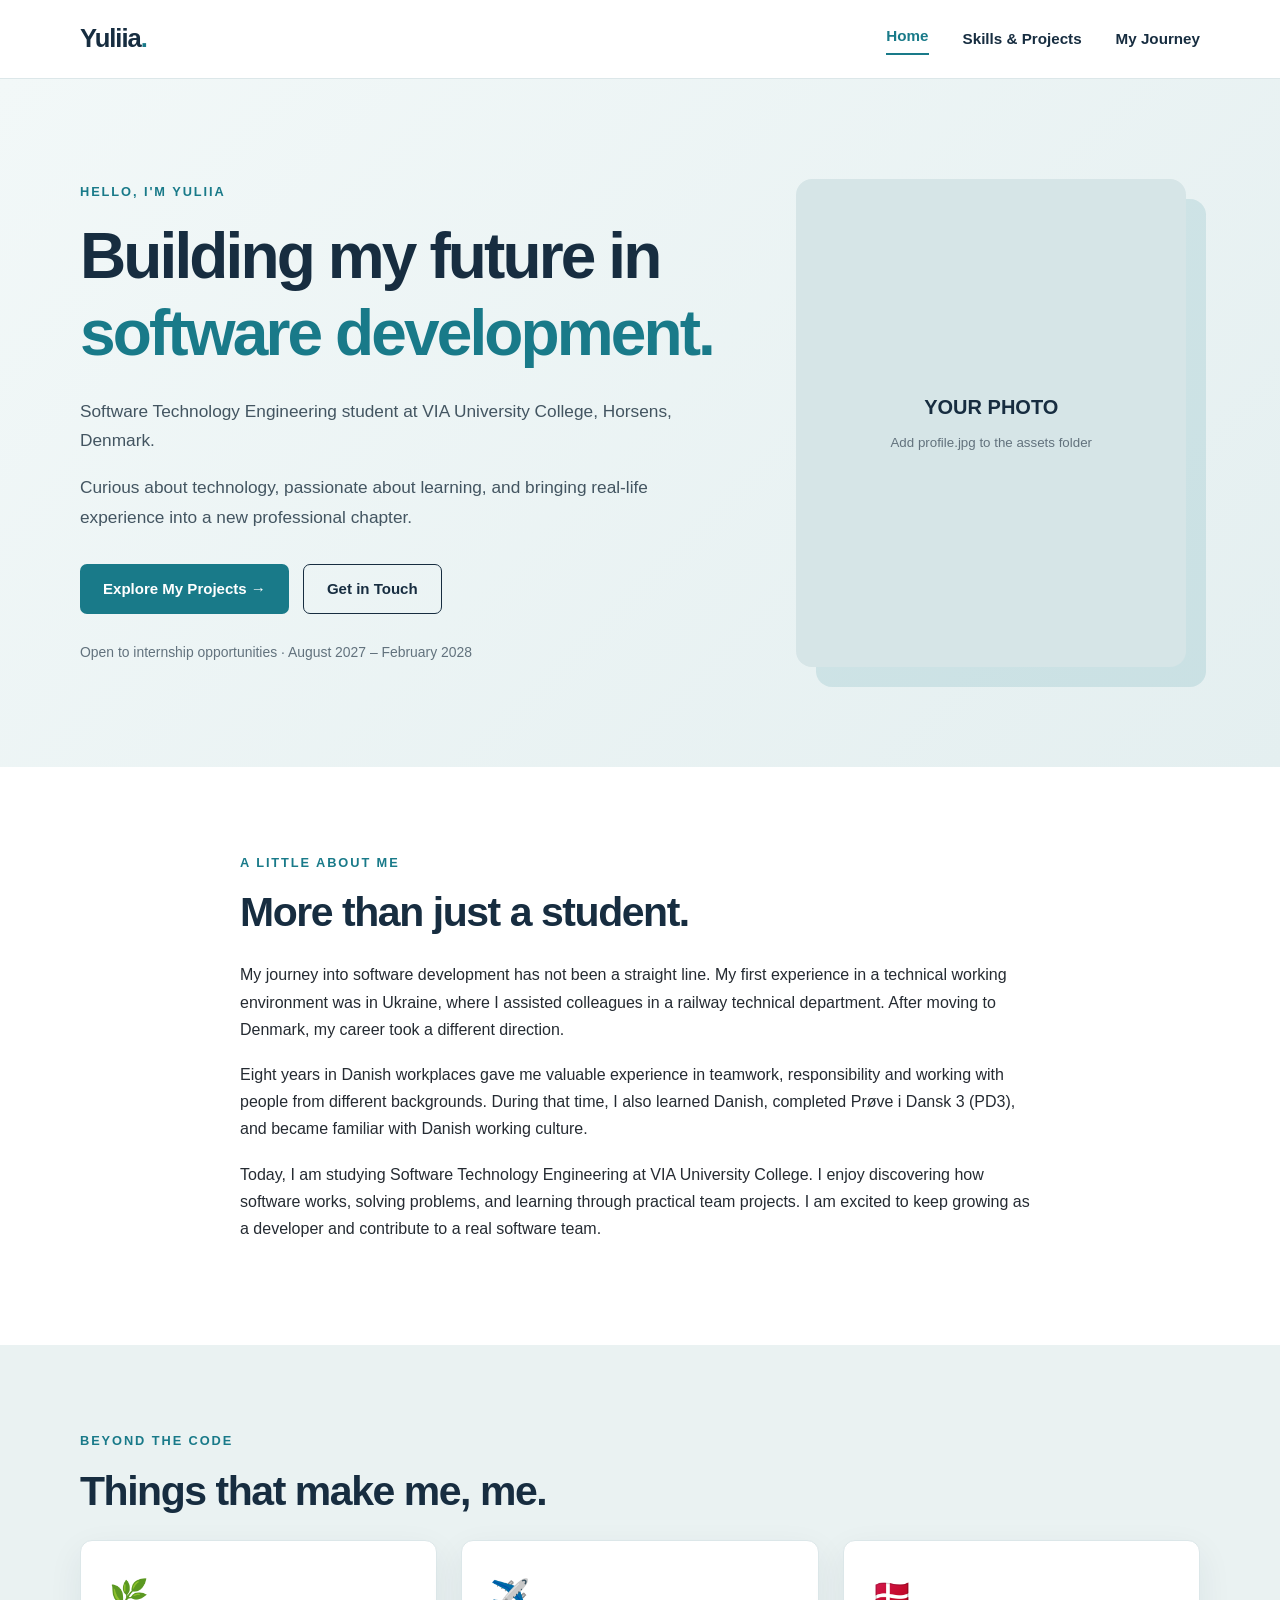
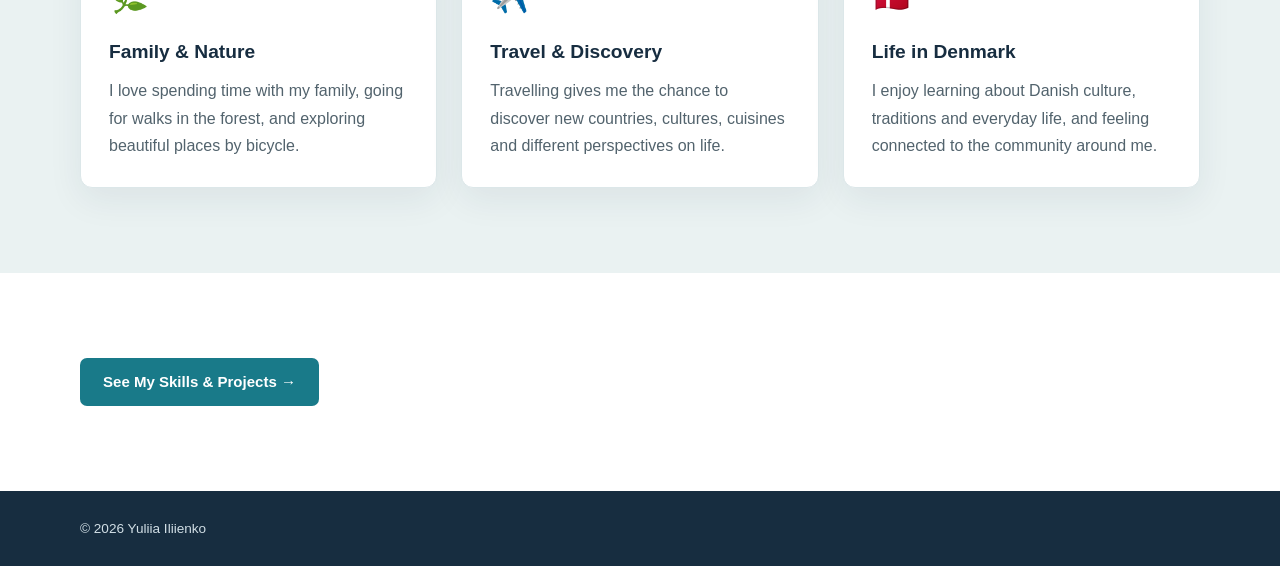
==== index.html @ 4511b5c8 "Add files via upload Initial portfolio website." ====
<!DOCTYPE html>
<html lang="en">
<head>
  <meta charset="UTF-8">
  <meta name="viewport" content="width=device-width, initial-scale=1.0">
  <meta name="description" content="Meet Yuliia Iliienko, a Software Technology Engineering student at VIA University College.">
  <title>Home | Yuliia Iliienko</title>
  <link rel="stylesheet" href="style.css">
  <script src="script.js" defer></script>
</head>
<body>
  <header class="site-header">
    <div class="container nav-wrapper">
      <a href="index.html" class="logo">Yuliia<span>.</span></a>

      <button class="menu-toggle" aria-label="Open navigation" aria-expanded="false" aria-controls="main-nav">
        <span></span><span></span><span></span>
      </button>

      <nav id="main-nav" class="nav-links" aria-label="Main navigation">
        <a href="index.html" class="active" aria-current="page">Home</a>
        <a href="projects.html">Skills & Projects</a>
        <a href="journey.html">My Journey</a>
      </nav>
    </div>
  </header>

  <main>
    <section class="hero">
      <div class="container hero-grid">
        <div class="hero-content">
          <p class="eyebrow">HELLO, I'M YULIIA</p>
          <h1>Building my future in <span>software development.</span></h1>
          <p class="hero-description">
            Software Technology Engineering student at VIA University College,
            Horsens, Denmark.
          </p>
          <p class="hero-description">
            Curious about technology, passionate about learning, and bringing
            real-life experience into a new professional chapter.
          </p>

          <div class="button-group">
            <a href="projects.html" class="btn btn-primary">Explore My Projects →</a>
            <a href="journey.html#contact" class="btn btn-outline">Get in Touch</a>
          </div>

          <p class="availability">Open to internship opportunities · August 2027 – February 2028</p>
        </div>

        <div class="photo-frame">
          <img src="assets/profile.jpg"
               alt="Portrait of Yuliia Iliienko"
               class="profile-photo"
               onerror="this.style.display='none'; this.nextElementSibling.style.display='flex';">
          <div class="photo-placeholder">
            <span>YOUR PHOTO</span>
            <small>Add profile.jpg to the assets folder</small>
          </div>
        </div>
      </div>
    </section>

    <section class="section" id="about">
      <div class="container narrow">
        <p class="eyebrow">A LITTLE ABOUT ME</p>
        <h2>More than just a student.</h2>
        <p>
          My journey into software development has not been a straight line.
          My first experience in a technical working environment was in Ukraine,
          where I assisted colleagues in a railway technical department.
          After moving to Denmark, my career took a different direction.
        </p>
        <p>
          Eight years in Danish workplaces gave me valuable experience in
          teamwork, responsibility and working with people from different
          backgrounds. During that time, I also learned Danish, completed
          Prøve i Dansk 3 (PD3), and became familiar with Danish working culture.
        </p>
        <p>
          Today, I am studying Software Technology Engineering at VIA University
          College. I enjoy discovering how software works, solving problems,
          and learning through practical team projects. I am excited to keep
          growing as a developer and contribute to a real software team.
        </p>
      </div>
    </section>

    <section class="section section-light">
      <div class="container">
        <p class="eyebrow">BEYOND THE CODE</p>
        <h2>Things that make me, me.</h2>
        <div class="cards-grid three-columns">
          <article class="info-card">
            <div class="card-icon">🌿</div>
            <h3>Family & Nature</h3>
            <p>
              I love spending time with my family, going for walks in the
              forest, and exploring beautiful places by bicycle.
            </p>
          </article>

          <article class="info-card">
            <div class="card-icon">✈️</div>
            <h3>Travel & Discovery</h3>
            <p>
              Travelling gives me the chance to discover new countries,
              cultures, cuisines and different perspectives on life.
            </p>
          </article>

          <article class="info-card">
            <div class="card-icon">🇩🇰</div>
            <h3>Life in Denmark</h3>
            <p>
              I enjoy learning about Danish culture, traditions and everyday
              life, and feeling connected to the community around me.
            </p>
          </article>
        </div>
      </div>
    </section>

    <section class="section">
      <div class="container callout">
        <div>
          
        <a href="projects.html" class="btn btn-primary">See My Skills & Projects →</a>
      </div>
    </section>
  </main>

  <footer class="site-footer">
    <div class="container footer-inner">
      <p>© <span class="current-year"></span> Yuliia Iliienko</p>

    </div>
  </footer>
</body>
</html>
---- style.css ----
/* =========================================
   YULIIA ILIIENKO — PERSONAL PORTFOLIO
   MAIN STYLESHEET
========================================= */

/* ===== COLORS & GENERAL SETTINGS ===== */

:root {
    --navy: #172D40;
    --teal: #197A89;
    --teal-dark: #126473;
    --text: #252B32;
    --muted: #62727D;
    --light: #EAF2F2;
    --white: #FFFFFF;
    --border: #DCE7E9;
    --shadow: 0 12px 35px rgba(23, 45, 64, 0.07);
}

* {
    box-sizing: border-box;
}

html {
    scroll-behavior: smooth;
    scroll-padding-top: 90px;
}

body {
    margin: 0;
    font-family: "Segoe UI", Arial, sans-serif;
    color: var(--text);
    background-color: var(--white);
    line-height: 1.7;
}

img {
    display: block;
    max-width: 100%;
}

a {
    color: inherit;
    text-decoration: none;
}

button {
    font: inherit;
}

.container {
    width: min(1120px, 90%);
    margin-left: auto;
    margin-right: auto;
}

.narrow {
    max-width: 800px;
}

h1,
h2,
h3,
p {
    margin-top: 0;
}

h1,
h2,
h3 {
    color: var(--navy);
    line-height: 1.2;
}

h1 {
    font-size: clamp(2.5rem, 5vw, 4.5rem);
    letter-spacing: -0.045em;
}

h2 {
    font-size: clamp(1.9rem, 3.2vw, 2.7rem);
    letter-spacing: -0.035em;
    margin-bottom: 24px;
}

h3 {
    font-size: 1.2rem;
    margin-bottom: 14px;
}

p {
    margin-bottom: 18px;
}

.eyebrow {
    color: var(--teal);
    font-size: 0.8rem;
    font-weight: 800;
    letter-spacing: 0.15em;
    text-transform: uppercase;
    margin-bottom: 15px;
}

.section {
    padding: 85px 0;
}

.section-light {
    background-color: var(--light);
}

.section-intro {
    max-width: 760px;
    color: var(--muted);
    margin-bottom: 35px;
}


/* =========================================
   HEADER & NAVIGATION
========================================= */

.site-header {
    background: var(--white);
    border-bottom: 1px solid var(--border);
    position: sticky;
    top: 0;
    z-index: 100;
}

.nav-wrapper {
    min-height: 78px;
    display: flex;
    align-items: center;
    justify-content: space-between;
    gap: 24px;
}

.logo {
    font-size: 1.6rem;
    font-weight: 800;
    color: var(--navy);
    letter-spacing: -0.04em;
}

.logo span {
    color: var(--teal);
}

.nav-links {
    display: flex;
    align-items: center;
    gap: 34px;
}

.nav-links a {
    color: var(--navy);
    font-size: 0.95rem;
    font-weight: 600;
    transition: color 0.2s ease;
}

.nav-links a:hover,
.nav-links a.active {
    color: var(--teal);
}

.nav-links a.active {
    border-bottom: 2px solid var(--teal);
    padding-bottom: 4px;
}

/* Mobile menu button */

.menu-toggle {
    display: none;
    background: transparent;
    border: none;
    padding: 10px;
    cursor: pointer;
}

.menu-toggle span {
    display: block;
    width: 25px;
    height: 3px;
    margin: 5px 0;
    background: var(--navy);
    border-radius: 2px;
}


/* =========================================
   HOME — HERO SECTION
========================================= */

.hero {
    background: linear-gradient(
        135deg,
        #F2F8F8 0%,
        #E4EFF0 100%
    );
    padding: 100px 0;
}

.hero-grid {
    display: grid;
    grid-template-columns: 1.35fr 0.85fr;
    gap: 75px;
    align-items: center;
}

.hero h1 {
    max-width: 750px;
    margin-bottom: 25px;
}

.hero h1 span {
    color: var(--teal);
}

.hero-description {
    max-width: 620px;
    font-size: 1.08rem;
    color: #435561;
}

.button-group {
    display: flex;
    flex-wrap: wrap;
    gap: 14px;
    margin-top: 32px;
}

.btn {
    display: inline-flex;
    align-items: center;
    justify-content: center;
    min-height: 48px;
    padding: 11px 23px;
    border-radius: 7px;
    font-weight: 700;
    font-size: 0.94rem;
    transition:
        transform 0.2s ease,
        background-color 0.2s ease;
}

.btn:hover {
    transform: translateY(-2px);
}

.btn-primary {
    color: var(--white);
    background-color: var(--teal);
}

.btn-primary:hover {
    background-color: var(--teal-dark);
}

.btn-outline {
    border: 1.5px solid var(--navy);
    color: var(--navy);
}

.btn-outline:hover {
    background-color: var(--white);
}

.availability {
    margin-top: 27px;
    margin-bottom: 0;
    font-size: 0.87rem;
    color: var(--muted);
}


/* =========================================
   PROFILE PHOTO
========================================= */

.photo-frame {
    position: relative;
    aspect-ratio: 4 / 5;
    max-width: 390px;
    width: 100%;
    background: #D6E5E7;
    border-radius: 16px;
    overflow: hidden;
    box-shadow: 20px 20px 0 rgba(25, 122, 137, 0.13);
}

.profile-photo {
    width: 100%;
    height: 100%;
    object-fit: cover;
}

.photo-placeholder {
    display: none;
    position: absolute;
    inset: 0;
    flex-direction: column;
    align-items: center;
    justify-content: center;
    gap: 8px;
    text-align: center;
    padding: 15px;
    color: var(--navy);
}

.photo-placeholder span {
    font-size: 1.25rem;
    font-weight: 800;
}

.photo-placeholder small {
    color: var(--muted);
}


/* =========================================
   CARDS — HOBBIES, SKILLS & LANGUAGES
========================================= */

.cards-grid {
    display: grid;
    gap: 24px;
}

.three-columns {
    grid-template-columns: repeat(3, minmax(0, 1fr));
}

.skills-grid {
    grid-template-columns: repeat(3, minmax(0, 1fr));
}

.language-grid {
    grid-template-columns: repeat(4, minmax(0, 1fr));
}

.info-card {
    background: var(--white);
    border: 1px solid var(--border);
    border-radius: 12px;
    padding: 28px;
    box-shadow: var(--shadow);
    min-width: 0;
}

.info-card p {
    color: #52636D;
    margin-bottom: 0;
}

.card-icon {
    font-size: 2rem;
    margin-bottom: 17px;
}


/* =========================================
   TECHNOLOGY TAGS
========================================= */

.tags {
    display: flex;
    flex-wrap: wrap;
    gap: 8px;
    margin: 18px 0;
}

.tags span {
    display: inline-block;
    background: var(--light);
    color: var(--teal-dark);
    border: 1px solid #D1E5E7;
    padding: 5px 11px;
    border-radius: 5px;
    font-size: 0.82rem;
    font-weight: 600;
}

.learning-box {
    margin-top: 30px;
    padding: 28px;
    border-left: 4px solid var(--teal);
    background: var(--light);
    border-radius: 0 9px 9px 0;
}

.learning-box h3 {
    margin-bottom: 8px;
}

.learning-box p {
    margin-bottom: 0;
}


/* =========================================
   PROJECTS & JOURNEY — PAGE HEADER
========================================= */

.page-hero {
    padding: 85px 0;
    background: var(--navy);
}

.page-hero h1 {
    color: var(--white);
    margin-bottom: 20px;
}

.page-hero .eyebrow {
    color: #81D3DC;
}

.page-hero p:not(.eyebrow) {
    color: #D2E2E8;
    max-width: 720px;
    font-size: 1.12rem;
    margin-bottom: 0;
}


/* =========================================
   PROJECT CARDS
========================================= */

.project-list {
    display: grid;
    gap: 25px;
}

.project-card {
    background: var(--white);
    padding: 34px;
    border: 1px solid var(--border);
    border-radius: 12px;
    box-shadow: var(--shadow);
}

.project-top {
    display: flex;
    justify-content: space-between;
    align-items: flex-start;
    gap: 20px;
    margin-bottom: 18px;
}

.project-top h3 {
    font-size: 1.5rem;
    margin-bottom: 0;
}

.project-semester {
    color: var(--teal);
    font-size: 0.75rem;
    font-weight: 800;
    letter-spacing: 0.1em;
    margin-bottom: 9px;
}

.status {
    display: inline-block;
    flex-shrink: 0;
    padding: 5px 11px;
    border-radius: 5px;
    font-size: 0.75rem;
    font-weight: 700;
}

.status-completed {
    color: #256548;
    background: #E4F3EB;
}

.status-progress {
    color: #8B5A18;
    background: #FFF1D9;
}

.text-link {
    display: inline-block;
    color: var(--teal-dark);
    font-weight: 800;
    margin-top: 6px;
}

.text-link:hover {
    text-decoration: underline;
}


/* =========================================
   JOURNEY — TIMELINE
========================================= */

.timeline {
    max-width: 880px;
    margin-top: 40px;
    padding-left: 35px;
    border-left: 2px solid #C8DFE2;
}

.timeline-item {
    position: relative;
    padding: 0 0 45px 22px;
}

.timeline-item:last-child {
    padding-bottom: 0;
}

.timeline-item::before {
    content: "";
    position: absolute;
    left: -43px;
    top: 5px;
    width: 12px;
    height: 12px;
    border: 3px solid var(--white);
    border-radius: 50%;
    background: var(--teal);
    box-shadow: 0 0 0 2px var(--teal);
}

.timeline-date {
    color: var(--teal);
    font-size: 0.88rem;
    font-weight: 800;
    margin-bottom: 8px;
}

.timeline-item h3 {
    font-size: 1.35rem;
    margin-bottom: 6px;
}

.timeline-place {
    font-weight: 700;
    color: var(--muted);
    margin-bottom: 13px;
}

.timeline-item p:last-child {
    margin-bottom: 0;
}


/* =========================================
   CONTACT SECTION
========================================= */

.contact-layout {
    display: grid;
    grid-template-columns: 1fr 1fr;
    gap: 65px;
    align-items: start;
}

.contact-availability {
    font-weight: 700;
    color: var(--teal-dark);
    margin-top: 25px;
}

.contact-card {
    border: 1px solid var(--border);
    border-radius: 12px;
    padding: 10px 28px;
    box-shadow: var(--shadow);
}

.contact-card a,
.contact-location {
    display: flex;
    flex-direction: column;
    gap: 4px;
    padding: 18px 0;
    border-bottom: 1px solid var(--border);
}

.contact-location {
    border-bottom: 0;
}

.contact-card span {
    color: var(--muted);
    font-size: 0.82rem;
}

.contact-card strong {
    color: var(--navy);
    font-size: 0.96rem;
    overflow-wrap: anywhere;
}

.contact-card a:hover strong {
    color: var(--teal);
}


/* =========================================
   CALL TO ACTION
========================================= */

.callout {
    display: flex;
    align-items: center;
    justify-content: space-between;
    gap: 35px;
}

.callout > div {
    max-width: 660px;
}

.callout h2 {
    margin-bottom: 12px;
}

.callout p:last-child {
    margin-bottom: 0;
    color: var(--muted);
}

.callout .btn {
    flex-shrink: 0;
}


/* =========================================
   FOOTER
========================================= */

.site-footer {
    background: var(--navy);
    color: #D1DEE5;
    padding: 26px 0;
}

.footer-inner {
    display: flex;
    justify-content: space-between;
    gap: 20px;
}

.footer-inner p {
    margin-bottom: 0;
    font-size: 0.85rem;
}


/* =========================================
   RESPONSIVE — TABLETS
========================================= */

@media (max-width: 950px) {

    .hero-grid {
        gap: 35px;
    }

    .skills-grid {
        grid-template-columns: repeat(2, minmax(0, 1fr));
    }

    .language-grid {
        grid-template-columns: repeat(2, minmax(0, 1fr));
    }

    .contact-layout {
        gap: 35px;
    }

}


/* =========================================
   RESPONSIVE — MOBILE
========================================= */

@media (max-width: 700px) {

    .container {
        width: min(100% - 36px, 1120px);
    }

    .nav-wrapper {
        min-height: 68px;
    }

    .menu-toggle {
        display: block;
    }

    .nav-links {
        display: none;
        position: absolute;
        top: 68px;
        left: 0;
        right: 0;
        padding: 18px 5% 25px;
        background: var(--white);
        border-bottom: 1px solid var(--border);
        box-shadow: var(--shadow);
        flex-direction: column;
        align-items: stretch;
        gap: 18px;
    }

    .nav-links.open {
        display: flex;
    }

    .nav-links a {
        padding: 7px 0;
    }

    .nav-links a.active {
        border-bottom: 0;
    }

    .hero {
        padding: 60px 0;
    }

    .hero-grid,
    .contact-layout {
        grid-template-columns: 1fr;
    }

    .hero-grid {
        gap: 45px;
    }

    .photo-frame {
        max-width: 310px;
        margin-left: auto;
        margin-right: auto;
    }

    .section {
        padding: 60px 0;
    }

    .page-hero {
        padding: 60px 0;
    }

    .three-columns,
    .skills-grid,
    .language-grid {
        grid-template-columns: 1fr;
    }

    .info-card {
        padding: 24px;
    }

    .project-card {
        padding: 24px;
    }

    .project-top {
        flex-direction: column;
        gap: 12px;
    }

    .project-top h3 {
        font-size: 1.3rem;
    }

    .callout {
        align-items: flex-start;
        flex-direction: column;
    }

    .footer-inner {
        flex-direction: column;
        gap: 6px;
        text-align: center;
    }

}


/* =========================================
   VERY SMALL SCREENS
========================================= */

@media (max-width: 380px) {

    .button-group {
        flex-direction: column;
    }

    .button-group .btn {
        width: 100%;
    }

    .timeline {
        padding-left: 22px;
    }

    .timeline-item {
        padding-left: 12px;
    }

    .timeline-item::before {
        left: -30px;
    }

}


/* =========================================
   ACCESSIBILITY
========================================= */

a:focus-visible,
button:focus-visible {
    outline: 3px solid var(--teal);
    outline-offset: 4px;
}

@media (prefers-reduced-motion: reduce) {

    html {
        scroll-behavior: auto;
    }

    .btn,
    .nav-links a {
        transition: none;
    }

}



/* ===== PROJECT SCREENSHOT GALLERIES ===== */

.project-gallery {
    margin-top: 28px;
    margin-bottom: 28px;
}

.project-gallery h4 {
    color: var(--navy);
    font-size: 1rem;
    margin: 0 0 16px;
}

.gallery-grid {
    display: grid;
    grid-template-columns: repeat(3, minmax(0, 1fr));
    gap: 14px;
}

.gallery-grid a {
    display: block;
    overflow: hidden;
    border: 1px solid var(--border);
    border-radius: 10px;
    background: #F7F9FA;
}

.gallery-grid img {
    width: 100%;
    aspect-ratio: 16 / 10;
    object-fit: contain;
    transition: transform 0.25s ease;
}

.gallery-grid a:hover img {
    transform: scale(1.04);
}

/* Tablets */
@media (max-width: 850px) {
    .gallery-grid {
        grid-template-columns: repeat(2, minmax(0, 1fr));
    }
}

/* Phones */
@media (max-width: 550px) {
    .gallery-grid {
        grid-template-columns: 1fr;
    }
}
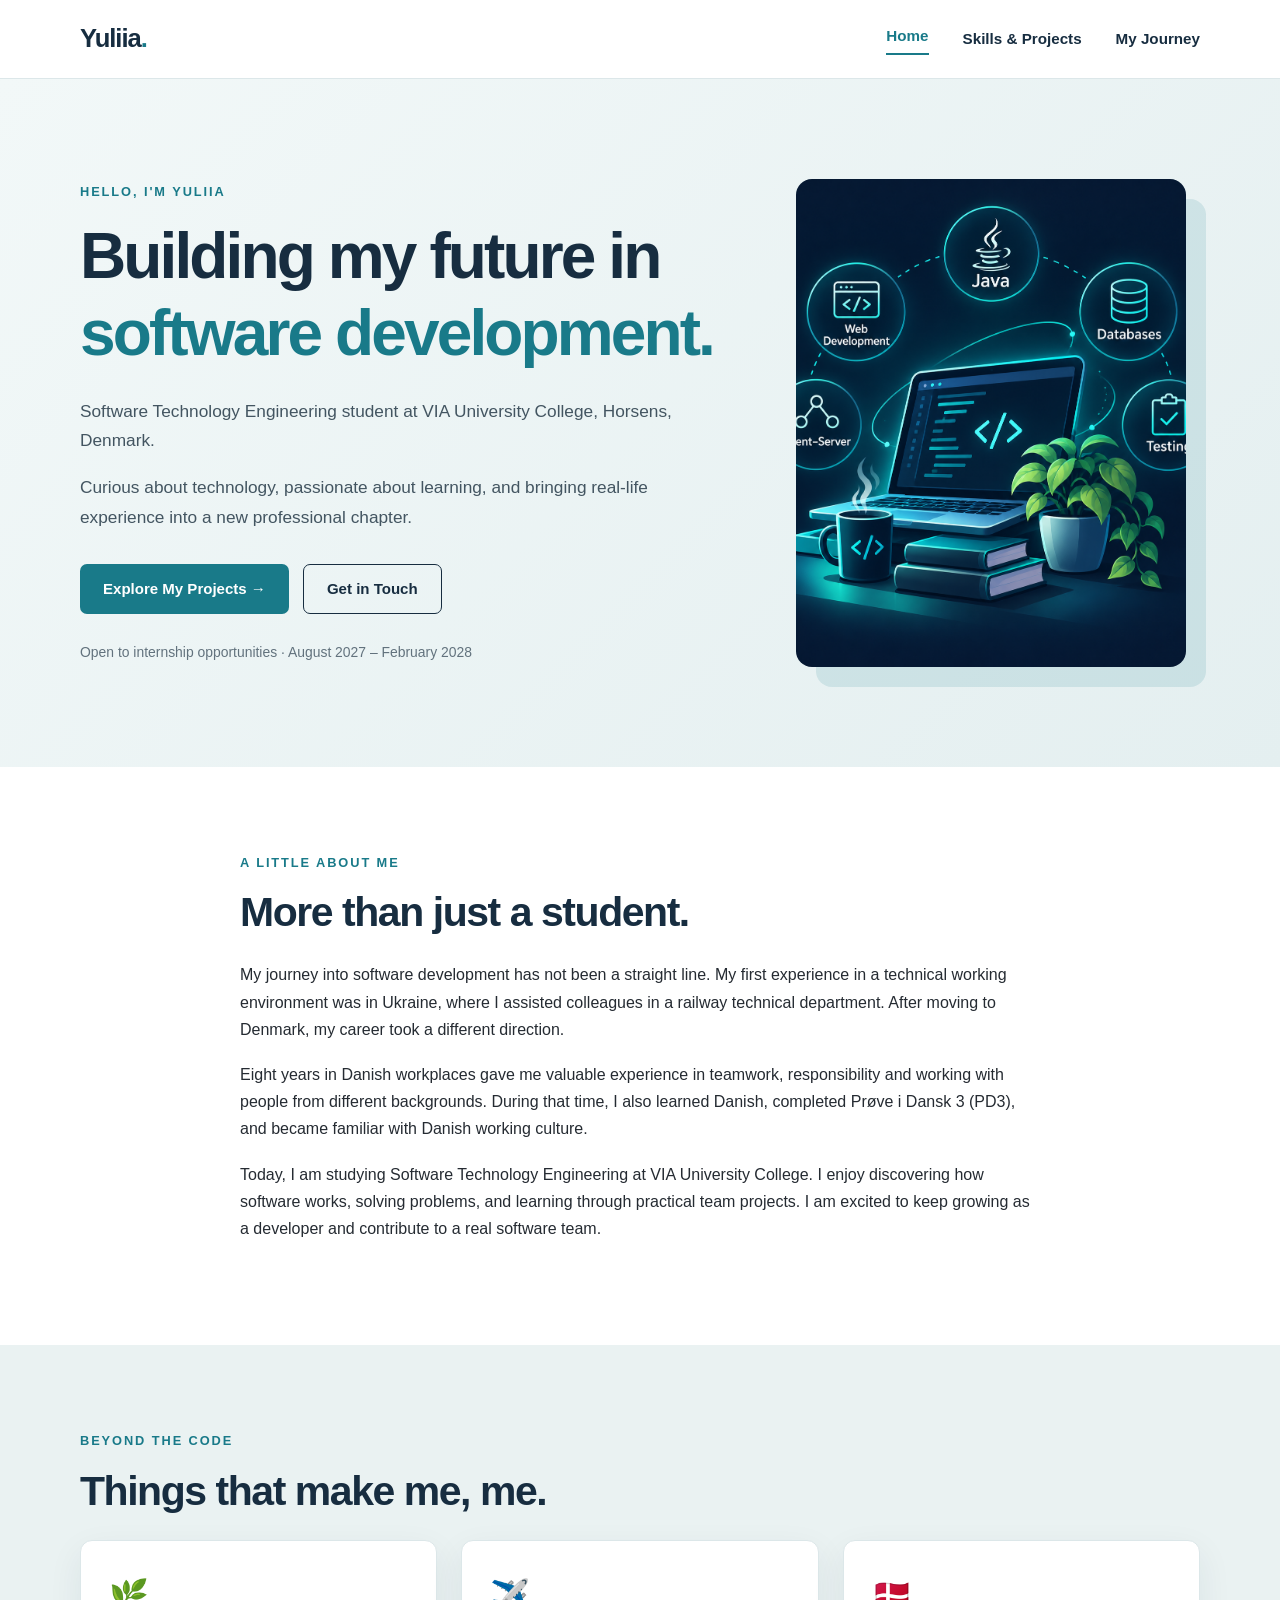
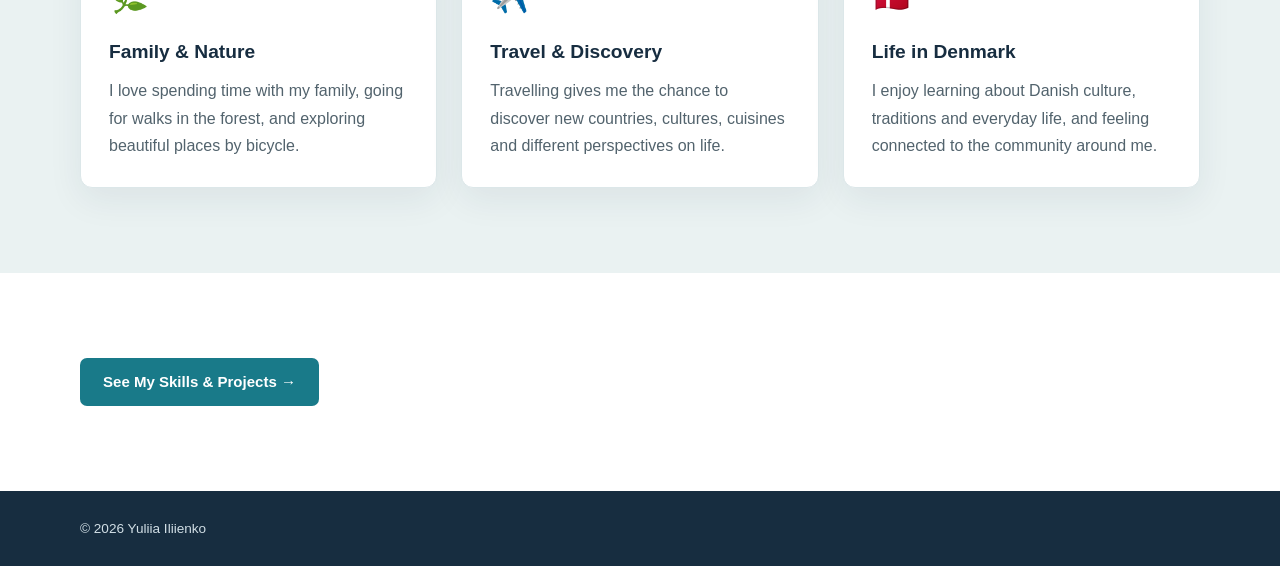
==== commit 2ac7ac4e: "Refactor index.html structure and content add a picture" ====
--- a/index.html
+++ b/index.html
@@ -1,141 +1,303 @@
-
 <!DOCTYPE html>
 <html lang="en">
+
 <head>
   <meta charset="UTF-8">
   <meta name="viewport" content="width=device-width, initial-scale=1.0">
-  <meta name="description" content="Meet Yuliia Iliienko, a Software Technology Engineering student at VIA University College.">
+
+  <meta
+    name="description"
+    content="Meet Yuliia Iliienko, a Software Technology Engineering student at VIA University College."
+  >
+
   <title>Home | Yuliia Iliienko</title>
+
   <link rel="stylesheet" href="style.css">
   <script src="script.js" defer></script>
 </head>
+
 <body>
+
+  <!-- HEADER -->
   <header class="site-header">
     <div class="container nav-wrapper">
-      <a href="index.html" class="logo">Yuliia<span>.</span></a>
-
-      <button class="menu-toggle" aria-label="Open navigation" aria-expanded="false" aria-controls="main-nav">
-        <span></span><span></span><span></span>
+
+      <a href="index.html" class="logo">
+        Yuliia<span>.</span>
+      </a>
+
+      <button
+        class="menu-toggle"
+        aria-label="Open navigation"
+        aria-expanded="false"
+        aria-controls="main-nav"
+      >
+        <span></span>
+        <span></span>
+        <span></span>
       </button>
 
-      <nav id="main-nav" class="nav-links" aria-label="Main navigation">
-        <a href="index.html" class="active" aria-current="page">Home</a>
-        <a href="projects.html">Skills & Projects</a>
-        <a href="journey.html">My Journey</a>
+      <nav
+        id="main-nav"
+        class="nav-links"
+        aria-label="Main navigation"
+      >
+        <a
+          href="index.html"
+          class="active"
+          aria-current="page"
+        >
+          Home
+        </a>
+
+        <a href="projects.html">
+          Skills & Projects
+        </a>
+
+        <a href="journey.html">
+          My Journey
+        </a>
       </nav>
+
     </div>
   </header>
 
+
   <main>
+
+    <!-- HERO SECTION -->
     <section class="hero">
+
       <div class="container hero-grid">
+
+        <!-- INTRODUCTION -->
         <div class="hero-content">
-          <p class="eyebrow">HELLO, I'M YULIIA</p>
-          <h1>Building my future in <span>software development.</span></h1>
+
+          <p class="eyebrow">
+            HELLO, I'M YULIIA
+          </p>
+
+          <h1>
+            Building my future in
+            <span>software development.</span>
+          </h1>
+
           <p class="hero-description">
-            Software Technology Engineering student at VIA University College,
-            Horsens, Denmark.
+            Software Technology Engineering student at
+            VIA University College, Horsens, Denmark.
           </p>
+
           <p class="hero-description">
-            Curious about technology, passionate about learning, and bringing
-            real-life experience into a new professional chapter.
+            Curious about technology, passionate about learning,
+            and bringing real-life experience into a new
+            professional chapter.
           </p>
 
           <div class="button-group">
-            <a href="projects.html" class="btn btn-primary">Explore My Projects →</a>
-            <a href="journey.html#contact" class="btn btn-outline">Get in Touch</a>
+
+            <a
+              href="projects.html"
+              class="btn btn-primary"
+            >
+              Explore My Projects →
+            </a>
+
+            <a
+              href="journey.html#contact"
+              class="btn btn-outline"
+            >
+              Get in Touch
+            </a>
+
           </div>
 
-          <p class="availability">Open to internship opportunities · August 2027 – February 2028</p>
+          <p class="availability">
+            Open to internship opportunities ·
+            August 2027 – February 2028
+          </p>
+
         </div>
 
+
+        <!-- DEVELOPER ILLUSTRATION -->
         <div class="photo-frame">
-          <img src="assets/profile.jpg"
-               alt="Portrait of Yuliia Iliienko"
-               class="profile-photo"
-               onerror="this.style.display='none'; this.nextElementSibling.style.display='flex';">
-          <div class="photo-placeholder">
-            <span>YOUR PHOTO</span>
-            <small>Add profile.jpg to the assets folder</small>
-          </div>
+
+          <img
+            src="assets/Neon%20Code%20Development%20Orbit.png"
+            alt="Illustration representing my interests in Java, web development, databases, client-server systems and software testing"
+            class="profile-photo"
+          >
+
         </div>
+
       </div>
+
     </section>
 
+
+    <!-- ABOUT ME -->
     <section class="section" id="about">
+
       <div class="container narrow">
-        <p class="eyebrow">A LITTLE ABOUT ME</p>
-        <h2>More than just a student.</h2>
+
+        <p class="eyebrow">
+          A LITTLE ABOUT ME
+        </p>
+
+        <h2>
+          More than just a student.
+        </h2>
+
         <p>
-          My journey into software development has not been a straight line.
-          My first experience in a technical working environment was in Ukraine,
-          where I assisted colleagues in a railway technical department.
-          After moving to Denmark, my career took a different direction.
-        </p>
+          My journey into software development has not been a
+          straight line. My first experience in a technical
+          working environment was in Ukraine, where I assisted
+          colleagues in a railway technical department.
+          After moving to Denmark, my career took a
+          different direction.
+        </p>
+
         <p>
-          Eight years in Danish workplaces gave me valuable experience in
-          teamwork, responsibility and working with people from different
-          backgrounds. During that time, I also learned Danish, completed
-          Prøve i Dansk 3 (PD3), and became familiar with Danish working culture.
-        </p>
+          Eight years in Danish workplaces gave me valuable
+          experience in teamwork, responsibility and working
+          with people from different backgrounds.
+          During that time, I also learned Danish, completed
+          Prøve i Dansk 3 (PD3), and became familiar with
+          Danish working culture.
+        </p>
+
         <p>
-          Today, I am studying Software Technology Engineering at VIA University
-          College. I enjoy discovering how software works, solving problems,
-          and learning through practical team projects. I am excited to keep
-          growing as a developer and contribute to a real software team.
-        </p>
+          Today, I am studying Software Technology Engineering
+          at VIA University College. I enjoy discovering how
+          software works, solving problems, and learning
+          through practical team projects. I am excited to
+          keep growing as a developer and contribute to
+          a real software team.
+        </p>
+
       </div>
+
     </section>
 
+
+    <!-- BEYOND THE CODE -->
     <section class="section section-light">
+
       <div class="container">
-        <p class="eyebrow">BEYOND THE CODE</p>
-        <h2>Things that make me, me.</h2>
+
+        <p class="eyebrow">
+          BEYOND THE CODE
+        </p>
+
+        <h2>
+          Things that make me, me.
+        </h2>
+
         <div class="cards-grid three-columns">
+
+          <!-- FAMILY & NATURE -->
           <article class="info-card">
-            <div class="card-icon">🌿</div>
-            <h3>Family & Nature</h3>
+
+            <div class="card-icon">
+              🌿
+            </div>
+
+            <h3>
+              Family & Nature
+            </h3>
+
             <p>
-              I love spending time with my family, going for walks in the
-              forest, and exploring beautiful places by bicycle.
+              I love spending time with my family,
+              going for walks in the forest,
+              and exploring beautiful places by bicycle.
             </p>
+
           </article>
 
+
+          <!-- TRAVEL -->
           <article class="info-card">
-            <div class="card-icon">✈️</div>
-            <h3>Travel & Discovery</h3>
+
+            <div class="card-icon">
+              ✈️
+            </div>
+
+            <h3>
+              Travel & Discovery
+            </h3>
+
             <p>
-              Travelling gives me the chance to discover new countries,
-              cultures, cuisines and different perspectives on life.
+              Travelling gives me the chance to discover
+              new countries, cultures, cuisines and
+              different perspectives on life.
             </p>
+
           </article>
 
+
+          <!-- DENMARK -->
           <article class="info-card">
-            <div class="card-icon">🇩🇰</div>
-            <h3>Life in Denmark</h3>
+
+            <div class="card-icon">
+              🇩🇰
+            </div>
+
+            <h3>
+              Life in Denmark
+            </h3>
+
             <p>
-              I enjoy learning about Danish culture, traditions and everyday
-              life, and feeling connected to the community around me.
+              I enjoy learning about Danish culture,
+              traditions and everyday life,
+              and feeling connected to the
+              community around me.
             </p>
+
           </article>
+
         </div>
+
       </div>
+
     </section>
 
+
+    <!-- PROJECTS BUTTON -->
     <section class="section">
+
       <div class="container callout">
+
         <div>
-          
-        <a href="projects.html" class="btn btn-primary">See My Skills & Projects →</a>
+
+          <a
+            href="projects.html"
+            class="btn btn-primary"
+          >
+            See My Skills & Projects →
+          </a>
+
+        </div>
+
       </div>
+
     </section>
+
   </main>
 
+
+  <!-- FOOTER -->
   <footer class="site-footer">
+
     <div class="container footer-inner">
-      <p>© <span class="current-year"></span> Yuliia Iliienko</p>
+
+      <p>
+        © <span class="current-year"></span>
+        Yuliia Iliienko
+      </p>
 
     </div>
+
   </footer>
+
 </body>
 </html>
